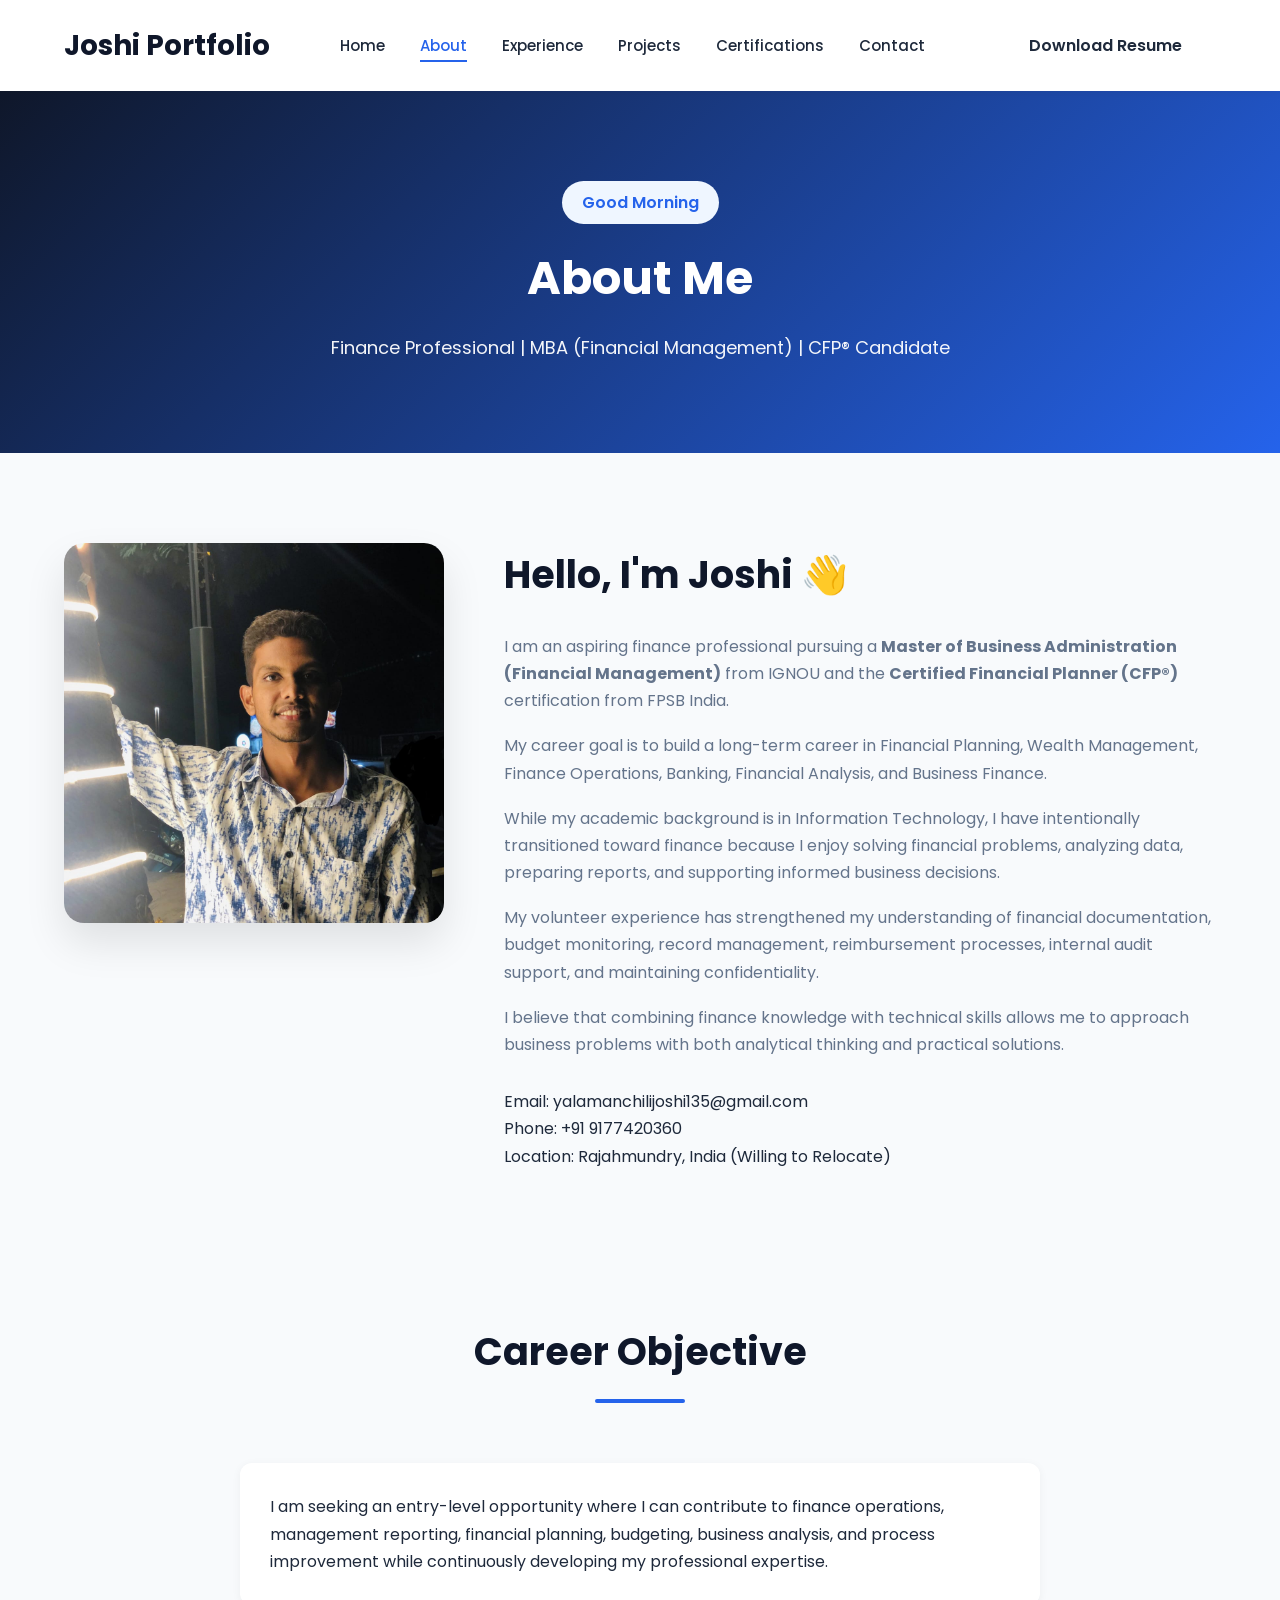
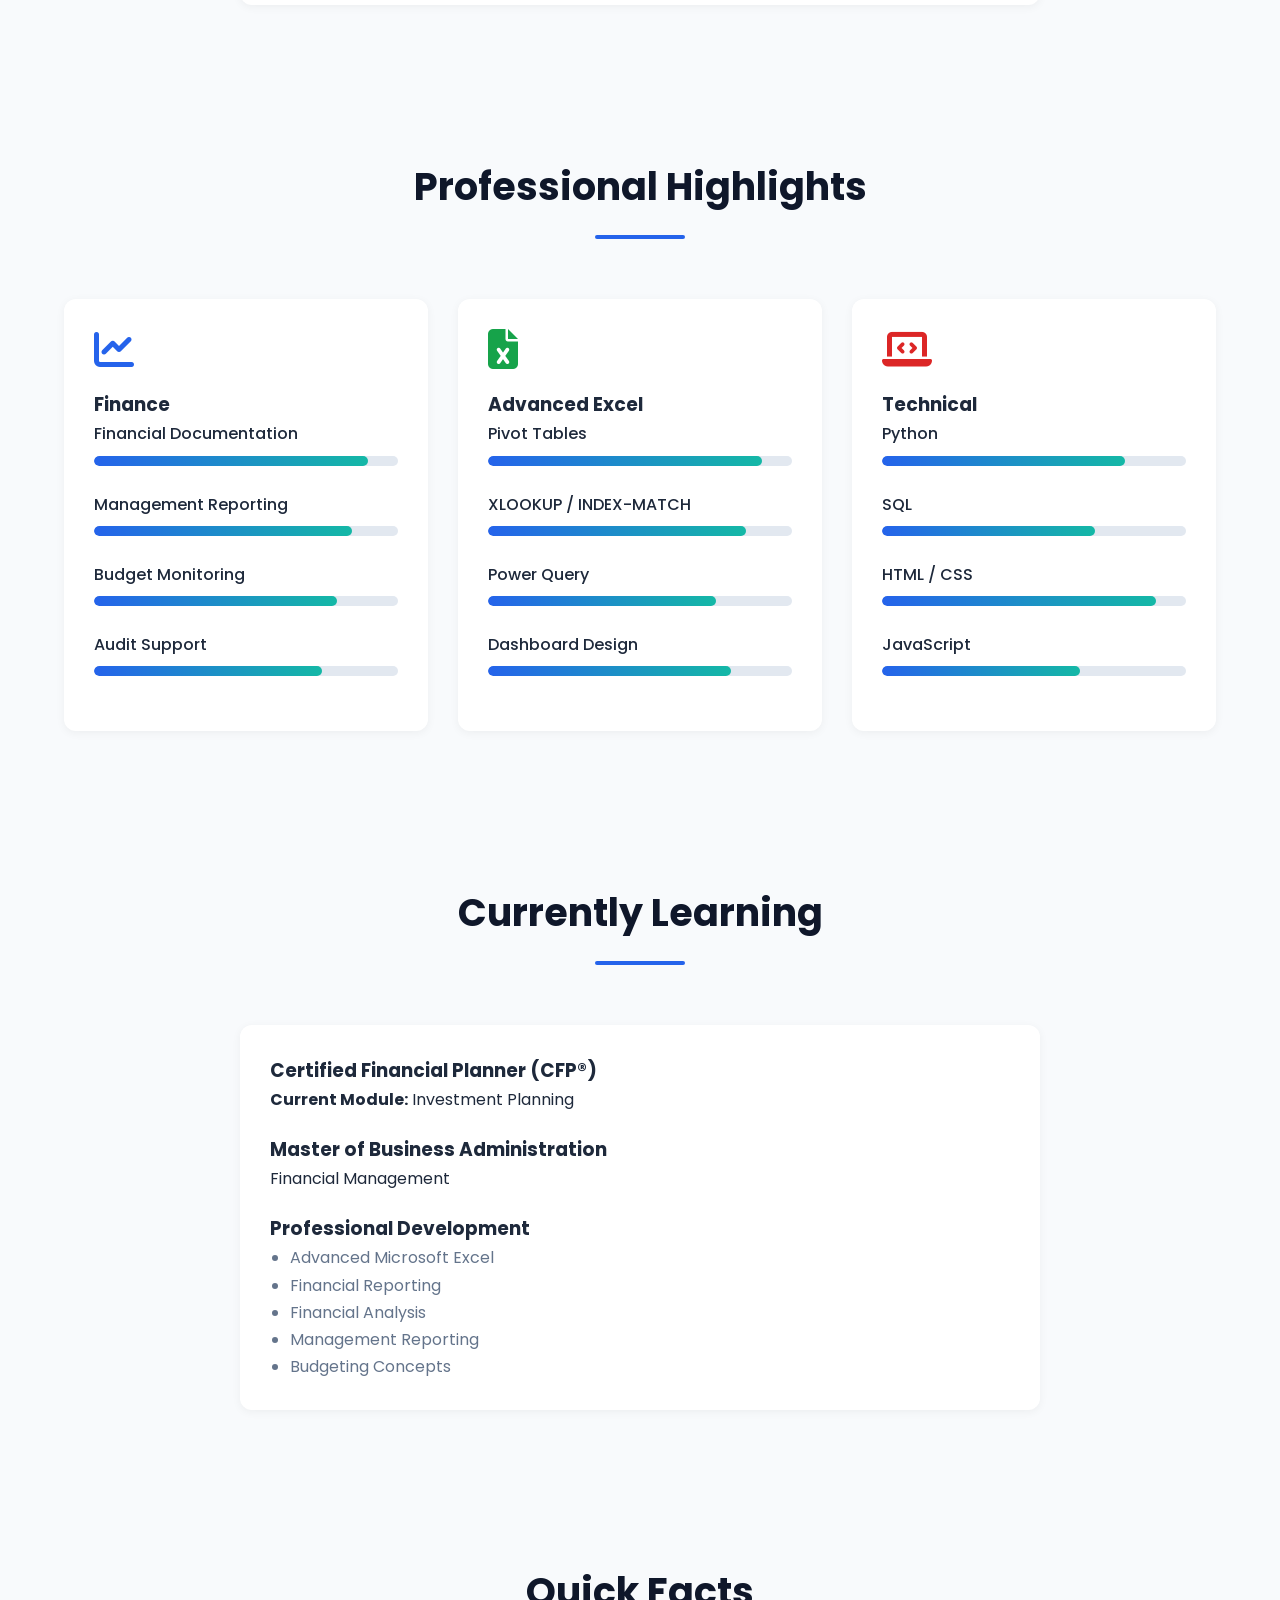
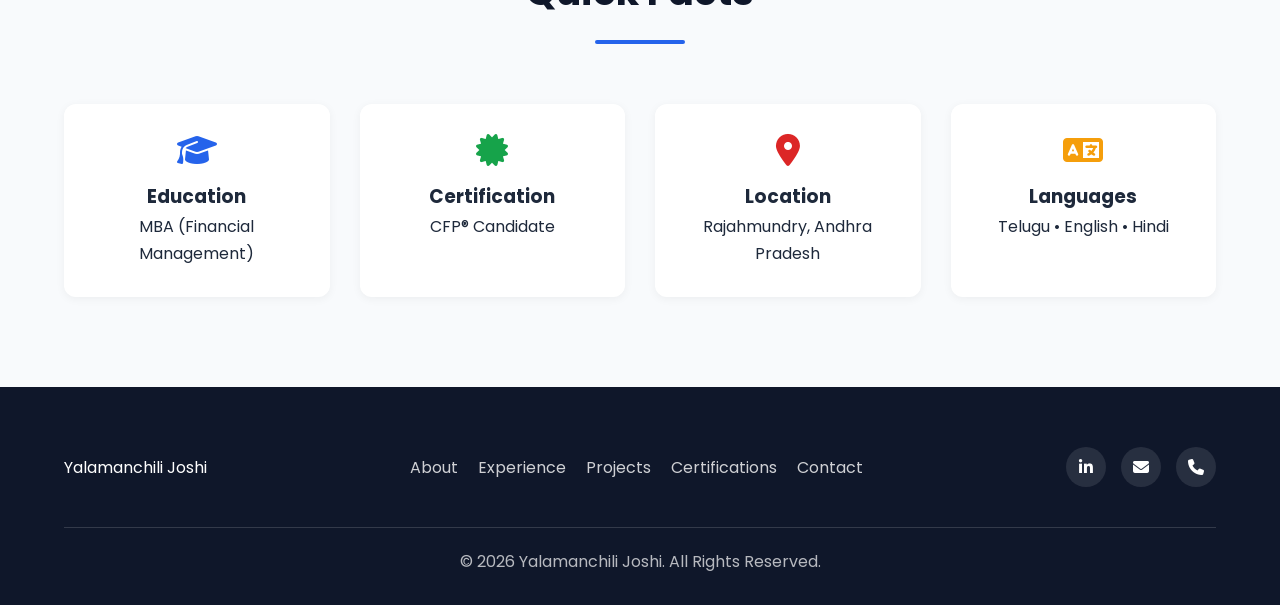
==== about.html @ 655972ea "Add files via upload" ====
<!DOCTYPE html>
<html lang="en">
<head>
    <meta charset="UTF-8">
    <meta name="viewport" content="width=device-width, initial-scale=1.0">
    <title>About | Yalamanchili Joshi</title>

    <!-- Google Fonts -->
    <link rel="preconnect" href="https://fonts.googleapis.com">
    <link rel="preconnect" href="https://fonts.gstatic.com" crossorigin>
    <link href="https://fonts.googleapis.com/css2?family=Poppins:wght@300;400;500;600;700&display=swap" rel="stylesheet">

    <!-- Font Awesome -->
    <link rel="stylesheet" href="https://cdnjs.cloudflare.com/ajax/libs/font-awesome/6.5.2/css/all.min.css">

    <!-- Main Stylesheet -->
    <link rel="stylesheet" href="css/style.css">

    <!-- Extra styles (same as index.html for missing components) -->
    <style>
        .loader {
            position: fixed;
            top: 0; left: 0;
            width: 100%; height: 100%;
            background: #fff;
            display: flex;
            justify-content: center;
            align-items: center;
            z-index: 9999;
            transition: opacity 0.6s;
        }
        .loader::after {
            content: "";
            width: 50px; height: 50px;
            border: 5px solid #E2E8F0;
            border-top-color: #2563EB;
            border-radius: 50%;
            animation: spin 0.8s linear infinite;
        }
        @keyframes spin { to { transform: rotate(360deg); } }

        .scroll-progress {
            position: fixed;
            top: 0; left: 0;
            height: 4px;
            background: linear-gradient(to right, #2563EB, #14B8A6);
            z-index: 10000;
            width: 0%;
            transition: width 0.1s;
        }

        .greeting {
            display: inline-block;
            background: #EFF6FF;
            color: #2563EB;
            padding: 8px 20px;
            border-radius: 50px;
            font-weight: 600;
            margin-bottom: 15px;
        }

        .hamburger {
            display: none;
            flex-direction: column;
            cursor: pointer;
        }
        .hamburger .line {
            width: 25px;
            height: 3px;
            background: #0F172A;
            margin: 4px 0;
            transition: 0.3s;
        }
        .hamburger.active .line:nth-child(1) {
            transform: rotate(-45deg) translate(-5px, 6px);
        }
        .hamburger.active .line:nth-child(2) { opacity: 0; }
        .hamburger.active .line:nth-child(3) {
            transform: rotate(45deg) translate(-5px, -6px);
        }

        .toast {
            position: fixed;
            bottom: 30px;
            left: 50%;
            transform: translateX(-50%);
            background: #1E293B;
            color: #fff;
            padding: 12px 30px;
            border-radius: 50px;
            font-weight: 500;
            opacity: 0;
            visibility: hidden;
            transition: 0.4s;
            z-index: 11000;
        }
        .toast.show {
            opacity: 1;
            visibility: visible;
        }

        @media (max-width: 768px) {
            .hamburger { display: flex; }
            .nav-links {
                position: fixed;
                top: 80px;
                left: -100%;
                width: 100%;
                height: calc(100vh - 80px);
                background: #fff;
                flex-direction: column;
                align-items: center;
                justify-content: center;
                gap: 25px;
                transition: 0.4s;
                z-index: 998;
            }
            .nav-links.active { left: 0; }
        }

        /* Custom about page tweaks */
        .about-grid {
            display: grid;
            grid-template-columns: 380px 1fr;
            gap: 60px;
            align-items: start;
        }
        @media (max-width: 992px) {
            .about-grid { grid-template-columns: 1fr; }
        }
    </style>
</head>
<body>
    <!-- Loader -->
    <div class="loader"></div>

    <!-- Scroll Progress -->
    <div class="scroll-progress"></div>

    <!-- Header -->
    <header class="header">
        <div class="container">
            <a class="logo" href="index.html">Joshi Portfolio</a>
            <nav>
                <ul class="nav-links">
                    <li><a href="index.html">Home</a></li>
                    <li><a href="about.html" class="active-link">About</a></li>
                    <li><a href="experience.html">Experience</a></li>
                    <li><a href="projects.html">Projects</a></li>
                    <li><a href="certifications.html">Certifications</a></li>
                    <li><a href="contact.html">Contact</a></li>
                </ul>
                <div class="hamburger">
                    <div class="line"></div>
                    <div class="line"></div>
                    <div class="line"></div>
                </div>
            </nav>
            <a class="resume-btn btn" href="assets/resume/Resume.pdf" download>Download Resume</a>
        </div>
    </header>

    <!-- Page Banner -->
    <section class="page-banner">
        <div class="container">
            <div class="greeting">Good Morning</div>
            <h1>About Me</h1>
            <p>Finance Professional | MBA (Financial Management) | CFP® Candidate</p>
        </div>
    </section>

    <!-- Main About -->
    <section class="about-section">
        <div class="container">
            <div class="about-grid">
                <div class="about-image">
                    <img src="assets/images/profile.jpeg" alt="Yalamanchili Joshi" style="border-radius:20px; box-shadow:0 20px 40px rgba(0,0,0,0.1);">
                </div>
                <div class="about-content">
                    <h2>Hello, I'm Joshi 👋</h2>
                    <p>I am an aspiring finance professional pursuing a <strong>Master of Business Administration (Financial Management)</strong> from IGNOU and the <strong>Certified Financial Planner (CFP®)</strong> certification from FPSB India.</p>
                    <p>My career goal is to build a long-term career in Financial Planning, Wealth Management, Finance Operations, Banking, Financial Analysis, and Business Finance.</p>
                    <p>While my academic background is in Information Technology, I have intentionally transitioned toward finance because I enjoy solving financial problems, analyzing data, preparing reports, and supporting informed business decisions.</p>
                    <p>My volunteer experience has strengthened my understanding of financial documentation, budget monitoring, record management, reimbursement processes, internal audit support, and maintaining confidentiality.</p>
                    <p>I believe that combining finance knowledge with technical skills allows me to approach business problems with both analytical thinking and practical solutions.</p>

                    <div class="about-details" style="margin-top: 30px;">
                        <div class="detail-item"><span class="detail-label">Email:</span> <span class="detail-value copy-email" title="Click to copy">yalamanchilijoshi135@gmail.com</span></div>
                        <div class="detail-item"><span class="detail-label">Phone:</span> <span class="detail-value copy-phone" title="Click to copy">+91 9177420360</span></div>
                        <div class="detail-item"><span class="detail-label">Location:</span> <span class="detail-value">Rajahmundry, India (Willing to Relocate)</span></div>
                    </div>
                </div>
            </div>
        </div>
    </section>

    <!-- Career Objective -->
    <section class="career-goal" style="background: #F8FAFC; padding: 60px 0;">
        <div class="container">
            <h2 class="section-title">Career Objective</h2>
            <div class="card" style="max-width: 800px; margin: 0 auto;">
                <p>I am seeking an entry-level opportunity where I can contribute to finance operations, management reporting, financial planning, budgeting, business analysis, and process improvement while continuously developing my professional expertise.</p>
            </div>
        </div>
    </section>

    <!-- Professional Highlights (with skill bars) -->
    <section class="highlights">
        <div class="container">
            <h2 class="section-title">Professional Highlights</h2>
            <div class="grid grid-3">
                <!-- Finance -->
                <div class="card">
                    <i class="fas fa-chart-line" style="font-size: 2.5rem; color: #2563EB; margin-bottom: 20px;"></i>
                    <h3>Finance</h3>
                    <div class="skill-item"><span class="skill-name">Financial Documentation</span><div class="skill-bar"><div class="progress-fill" data-width="90"></div></div></div>
                    <div class="skill-item"><span class="skill-name">Management Reporting</span><div class="skill-bar"><div class="progress-fill" data-width="85"></div></div></div>
                    <div class="skill-item"><span class="skill-name">Budget Monitoring</span><div class="skill-bar"><div class="progress-fill" data-width="80"></div></div></div>
                    <div class="skill-item"><span class="skill-name">Audit Support</span><div class="skill-bar"><div class="progress-fill" data-width="75"></div></div></div>
                </div>
                <!-- Advanced Excel -->
                <div class="card">
                    <i class="fas fa-file-excel" style="font-size: 2.5rem; color: #16A34A; margin-bottom: 20px;"></i>
                    <h3>Advanced Excel</h3>
                    <div class="skill-item"><span class="skill-name">Pivot Tables</span><div class="skill-bar"><div class="progress-fill" data-width="90"></div></div></div>
                    <div class="skill-item"><span class="skill-name">XLOOKUP / INDEX-MATCH</span><div class="skill-bar"><div class="progress-fill" data-width="85"></div></div></div>
                    <div class="skill-item"><span class="skill-name">Power Query</span><div class="skill-bar"><div class="progress-fill" data-width="75"></div></div></div>
                    <div class="skill-item"><span class="skill-name">Dashboard Design</span><div class="skill-bar"><div class="progress-fill" data-width="80"></div></div></div>
                </div>
                <!-- Technical -->
                <div class="card">
                    <i class="fas fa-laptop-code" style="font-size: 2.5rem; color: #DC2626; margin-bottom: 20px;"></i>
                    <h3>Technical</h3>
                    <div class="skill-item"><span class="skill-name">Python</span><div class="skill-bar"><div class="progress-fill" data-width="80"></div></div></div>
                    <div class="skill-item"><span class="skill-name">SQL</span><div class="skill-bar"><div class="progress-fill" data-width="70"></div></div></div>
                    <div class="skill-item"><span class="skill-name">HTML / CSS</span><div class="skill-bar"><div class="progress-fill" data-width="90"></div></div></div>
                    <div class="skill-item"><span class="skill-name">JavaScript</span><div class="skill-bar"><div class="progress-fill" data-width="65"></div></div></div>
                </div>
            </div>
        </div>
    </section>

    <!-- Current Learning -->
    <section class="learning" style="background: #F8FAFC; padding: 60px 0;">
        <div class="container">
            <h2 class="section-title">Currently Learning</h2>
            <div class="card" style="max-width: 800px; margin: 0 auto;">
                <h3>Certified Financial Planner (CFP®)</h3>
                <p><strong>Current Module:</strong> Investment Planning</p>
                <h3 style="margin-top: 20px;">Master of Business Administration</h3>
                <p>Financial Management</p>
                <h3 style="margin-top: 20px;">Professional Development</h3>
                <ul style="list-style: disc; margin-left: 20px; color: #64748B;">
                    <li>Advanced Microsoft Excel</li>
                    <li>Financial Reporting</li>
                    <li>Financial Analysis</li>
                    <li>Management Reporting</li>
                    <li>Budgeting Concepts</li>
                </ul>
            </div>
        </div>
    </section>

    <!-- Quick Facts -->
    <section class="quick-facts">
        <div class="container">
            <h2 class="section-title">Quick Facts</h2>
            <div class="grid grid-4">
                <div class="card text-center">
                    <i class="fas fa-graduation-cap" style="font-size: 2rem; color: #2563EB; margin-bottom: 15px;"></i>
                    <h3>Education</h3>
                    <p>MBA (Financial Management)</p>
                </div>
                <div class="card text-center">
                    <i class="fas fa-certificate" style="font-size: 2rem; color: #16A34A; margin-bottom: 15px;"></i>
                    <h3>Certification</h3>
                    <p>CFP® Candidate</p>
                </div>
                <div class="card text-center">
                    <i class="fas fa-map-marker-alt" style="font-size: 2rem; color: #DC2626; margin-bottom: 15px;"></i>
                    <h3>Location</h3>
                    <p>Rajahmundry, Andhra Pradesh</p>
                </div>
                <div class="card text-center">
                    <i class="fas fa-language" style="font-size: 2rem; color: #F59E0B; margin-bottom: 15px;"></i>
                    <h3>Languages</h3>
                    <p>Telugu • English • Hindi</p>
                </div>
            </div>
        </div>
    </section>

    <!-- Footer -->
    <footer class="footer">
        <div class="container">
            <div class="footer-content" style="display: flex; justify-content: space-between; align-items: center; flex-wrap: wrap; gap: 20px;">
                <div class="footer-logo"><span>Yalamanchili Joshi</span></div>
                <div class="footer-links">
                    <a href="about.html">About</a>
                    <a href="experience.html">Experience</a>
                    <a href="projects.html">Projects</a>
                    <a href="certifications.html">Certifications</a>
                    <a href="contact.html">Contact</a>
                </div>
                <div class="social-links">
                    <a href="https://www.linkedin.com/in/joshi-yalamanchili-052122237" target="_blank"><i class="fab fa-linkedin-in"></i></a>
                    <a href="mailto:yalamanchilijoshi135@gmail.com"><i class="fas fa-envelope"></i></a>
                    <a href="tel:+919177420360"><i class="fas fa-phone"></i></a>
                </div>
            </div>
            <div class="copyright">
                <p>&copy; <span id="year"></span> Yalamanchili Joshi. All Rights Reserved.</p>
            </div>
        </div>
    </footer>

    <!-- Toast notification -->
    <div class="toast"></div>

    <!-- Scripts -->
    <script src="js/script.js"></script>
</body>
</html>
---- css/style.css ----
/* ===================================================
   Yalamanchili Joshi Finance Portfolio
   Complete Stylesheet (Final)
=================================================== */

/* Google Font (single load) */
@import url('https://fonts.googleapis.com/css2?family=Poppins:wght@300;400;500;600;700;800&display=swap');

/* ===============================
   CSS VARIABLES
================================ */
:root {
    --primary: #0F172A;
    --secondary: #2563EB;
    --accent: #14B8A6;
    --white: #ffffff;
    --light: #F8FAFC;
    --gray: #64748B;
    --dark: #1E293B;
    --border: #E2E8F0;
    --success: #16A34A;
    --warning: #F59E0B;
    --danger: #DC2626;
    --shadow-sm: 0 2px 10px rgba(0,0,0,.05);
    --shadow-md: 0 10px 30px rgba(0,0,0,.08);
    --shadow-lg: 0 20px 40px rgba(0,0,0,.12);
    --radius: 12px;
    --transition: .35s ease;
}

/* ===============================
   RESET
================================ */
* {
    margin: 0;
    padding: 0;
    box-sizing: border-box;
}
html {
    scroll-behavior: smooth;
}
body {
    font-family: 'Poppins', sans-serif;
    background: var(--light);
    color: var(--dark);
    line-height: 1.7;
    overflow-x: hidden;
}

/* ===============================
   CONTAINER
================================ */
.container {
    width: 90%;
    max-width: 1200px;
    margin: auto;
}

/* ===============================
   IMAGES
================================ */
img {
    width: 100%;
    display: block;
}

/* ===============================
   LINKS
================================ */
a {
    text-decoration: none;
    color: inherit;
    transition: var(--transition);
}

/* ===============================
   LIST
================================ */
ul {
    list-style: none;
}

/* ===============================
   SECTIONS
================================ */
section {
    padding: 90px 0;
}
.section-title {
    font-size: 38px;
    font-weight: 700;
    text-align: center;
    margin-bottom: 60px;
    color: var(--primary);
    position: relative;
}
.section-title::after {
    content: "";
    width: 90px;
    height: 4px;
    background: var(--secondary);
    display: block;
    margin: 15px auto;
    border-radius: 50px;
}

/* ===============================
   HEADER
================================ */
.header {
    position: sticky;
    top: 0;
    background: #fff;
    box-shadow: var(--shadow-sm);
    z-index: 999;
}
.header .container {
    display: flex;
    justify-content: space-between;
    align-items: center;
    padding: 18px 0;
}
.logo {
    font-size: 28px;
    font-weight: 700;
    color: var(--primary);
}
.logo span {
    color: var(--secondary);
}

/* ===============================
   NAVIGATION
================================ */
.nav-links {
    display: flex;
    align-items: center;
    gap: 35px;
}
.nav-links a {
    font-size: 15px;
    font-weight: 500;
    position: relative;
}
.nav-links a::after {
    content: "";
    position: absolute;
    left: 0;
    bottom: -6px;
    width: 0;
    height: 2px;
    background: var(--secondary);
    transition: var(--transition);
}
.nav-links a:hover {
    color: var(--secondary);
}
.nav-links a:hover::after {
    width: 100%;
}

/* ===============================
   BUTTONS
================================ */
.btn {
    display: inline-block;
    padding: 14px 34px;
    border-radius: 50px;
    font-weight: 600;
    transition: var(--transition);
    cursor: pointer;
}
.btn-primary {
    background: var(--secondary);
    color: #fff;
}
.btn-primary:hover {
    transform: translateY(-3px);
    box-shadow: var(--shadow-md);
}
.btn-secondary {
    border: 2px solid var(--secondary);
    color: var(--secondary);
    background: #fff;
}
.btn-secondary:hover {
    background: var(--secondary);
    color: #fff;
}

/* ===============================
   HERO
================================ */
.hero {
    padding: 130px 0 100px;
    background: linear-gradient(135deg, #EFF6FF, #F8FAFC);
}
.hero-grid {
    display: grid;
    grid-template-columns: 1fr 400px;
    align-items: center;
    gap: 70px;
}
.hero h1 {
    font-size: 58px;
    font-weight: 700;
    color: var(--primary);
    margin-bottom: 15px;
}
.hero h2 {
    font-size: 24px;
    font-weight: 500;
    color: var(--gray);
    margin-bottom: 20px;
}
.hero p {
    font-size: 17px;
    color: var(--gray);
    margin-bottom: 35px;
}
.hero-buttons {
    display: flex;
    gap: 18px;
    flex-wrap: wrap;
}
.hero-image img {
    border-radius: 20px;
    box-shadow: var(--shadow-lg);
}

/* ===============================
   PAGE BANNER
================================ */
.page-banner {
    background: linear-gradient(135deg, #0F172A, #2563EB);
    color: #fff;
    padding: 90px 0;
    text-align: center;
}
.page-banner h1 {
    font-size: 46px;
    margin-bottom: 15px;
}
.page-banner p {
    font-size: 18px;
    opacity: .95;
}

/* ===============================
   CARDS
================================ */
.card {
    background: #fff;
    padding: 30px;
    border-radius: var(--radius);
    box-shadow: var(--shadow-sm);
    transition: var(--transition);
}
.card:hover {
    transform: translateY(-6px);
    box-shadow: var(--shadow-md);
}

/* ===============================
   GRID SYSTEM
================================ */
.grid {
    display: grid;
    gap: 30px;
}
.grid-2 {
    grid-template-columns: repeat(auto-fit, minmax(420px, 1fr));
}
.grid-3 {
    grid-template-columns: repeat(auto-fit, minmax(300px, 1fr));
}
.grid-4 {
    grid-template-columns: repeat(auto-fit, minmax(220px, 1fr));
}

/* ===============================
   ABOUT
================================ */
.about-grid {
    display: grid;
    grid-template-columns: 380px 1fr;
    gap: 60px;
    align-items: start;
}
.about-image img {
    border-radius: 20px;
    box-shadow: var(--shadow-lg);
}
.about-content h2 {
    font-size: 38px;
    margin-bottom: 25px;
    color: var(--primary);
}
.about-content p {
    margin-bottom: 18px;
    color: var(--gray);
}

/* ===============================
   STATS (Counters)
================================ */
.stats {
    display: grid;
    grid-template-columns: repeat(auto-fit, minmax(220px, 1fr));
    gap: 25px;
    margin-top: 40px;
}
.stat-card {
    background: #fff;
    border-radius: 15px;
    text-align: center;
    padding: 35px;
    box-shadow: var(--shadow-sm);
    transition: var(--transition);
}
.stat-card:hover {
    transform: translateY(-8px);
    box-shadow: var(--shadow-md);
}
.stat-card h2 {
    color: var(--secondary);
    font-size: 42px;
    margin-bottom: 10px;
}
.stat-card p {
    color: var(--gray);
}

/* ===============================
   EXPERIENCE CARDS (alternate)
================================ */
.experience-card {
    background: #fff;
    border-radius: 16px;
    padding: 35px;
    margin-bottom: 35px;
    box-shadow: var(--shadow-sm);
    transition: var(--transition);
    border-left: 5px solid var(--secondary);
}
.experience-card:hover {
    transform: translateY(-6px);
    box-shadow: var(--shadow-md);
}
.experience-card h3 {
    font-size: 28px;
    color: var(--primary);
}
.company {
    color: var(--secondary);
    font-weight: 600;
    margin: 8px 0;
}
.duration {
    color: var(--gray);
    margin-bottom: 25px;
}
.experience-card ul {
    margin-left: 20px;
    list-style: disc;
}
.experience-card li {
    margin-bottom: 12px;
    color: var(--gray);
}

/* ===============================
   CERTIFICATION CARDS
================================ */
.cert-card {
    background: #fff;
    border-radius: 16px;
    padding: 30px;
    box-shadow: var(--shadow-sm);
    transition: var(--transition);
    border-top: 5px solid var(--success);
}
.cert-card:hover {
    transform: translateY(-8px);
}
.cert-card h3 {
    color: var(--primary);
    margin-bottom: 15px;
}
.badge {
    display: inline-block;
    padding: 8px 18px;
    border-radius: 40px;
    font-size: 14px;
    font-weight: 600;
    margin-top: 15px;
}
.completed {
    background: #DCFCE7;
    color: #15803D;
}
.progress {
    background: #FEF3C7;
    color: #B45309;
}

/* ===============================
   SKILL TAGS
================================ */
.tags {
    display: flex;
    flex-wrap: wrap;
    gap: 12px;
}
.tag {
    background: #EFF6FF;
    color: var(--secondary);
    padding: 10px 18px;
    border-radius: 50px;
    font-size: 14px;
    transition: var(--transition);
}
.tag:hover {
    background: var(--secondary);
    color: #fff;
}

/* ===============================
   PROJECT CARDS
================================ */
.projects-grid {
    display: grid;
    grid-template-columns: repeat(auto-fit, minmax(350px, 1fr));
    gap: 35px;
}
.project-card {
    background: #fff;
    border-radius: 18px;
    overflow: hidden;
    box-shadow: var(--shadow-sm);
    transition: var(--transition);
}
.project-card:hover {
    transform: translateY(-8px);
    box-shadow: var(--shadow-lg);
}
.project-image {
    height: 220px;
    overflow: hidden;
}
.project-image img {
    height: 100%;
    object-fit: cover;
    transition: .5s;
}
.project-card:hover img {
    transform: scale(1.05);
}
.project-content {
    padding: 25px;
}
.project-content h3 {
    margin-bottom: 15px;
    color: var(--primary);
}
.project-content p {
    color: var(--gray);
    margin-bottom: 20px;
}
.tech-stack {
    display: flex;
    flex-wrap: wrap;
    gap: 10px;
    margin-bottom: 20px;
}
.tech {
    background: #F1F5F9;
    color: var(--gray);
    padding: 6px 14px;
    border-radius: 50px;
    font-size: 13px;
}

/* ===============================
   CONTACT
================================ */
.contact-grid {
    display: grid;
    grid-template-columns: 380px 1fr;
    gap: 50px;
}
.contact-info {
    background: #fff;
    padding: 35px;
    border-radius: 15px;
    box-shadow: var(--shadow-sm);
}
.contact-item {
    display: flex;
    align-items: center;
    gap: 20px;
    margin-bottom: 30px;
}
.contact-item i {
    width: 55px;
    height: 55px;
    background: var(--secondary);
    color: #fff;
    display: flex;
    align-items: center;
    justify-content: center;
    border-radius: 50%;
    font-size: 22px;
}
.contact-form {
    background: #fff;
    padding: 35px;
    border-radius: 15px;
    box-shadow: var(--shadow-sm);
}

/* ===============================
   FORM
================================ */
input,
textarea {
    width: 100%;
    padding: 16px;
    margin-bottom: 20px;
    border: 1px solid var(--border);
    border-radius: 10px;
    font-size: 15px;
    font-family: 'Poppins', sans-serif;
    transition: var(--transition);
}
input:focus,
textarea:focus {
    outline: none;
    border-color: var(--secondary);
    box-shadow: 0 0 0 4px rgba(37,99,235,.15);
}
textarea {
    resize: none;
}

/* ===============================
   FOOTER
================================ */
.footer {
    background: var(--primary);
    color: #fff;
    padding: 60px 0 30px;
}
.footer-content {
    display: flex;
    justify-content: space-between;
    align-items: center;
    flex-wrap: wrap;
    gap: 20px;
}
.footer-links {
    display: flex;
    gap: 20px;
    flex-wrap: wrap;
}
.footer-links a {
    color: rgba(255,255,255,0.8);
    transition: var(--transition);
}
.footer-links a:hover {
    color: #fff;
}
.social-links {
    display: flex;
    gap: 15px;
}
.social-links a {
    width: 40px;
    height: 40px;
    background: rgba(255,255,255,0.1);
    color: #fff;
    border-radius: 50%;
    display: flex;
    align-items: center;
    justify-content: center;
    transition: var(--transition);
}
.social-links a:hover {
    background: var(--secondary);
    transform: translateY(-5px);
}
.copyright {
    text-align: center;
    margin-top: 40px;
    border-top: 1px solid rgba(255,255,255,.15);
    padding-top: 20px;
    color: rgba(255,255,255,0.7);
}

/* ===================================================
   TIMELINE (Refined – dates above dots, no touching)
=================================================== */
.timeline {
    position: relative;
    max-width: 900px;
    margin: 60px auto;
    padding: 0;
}

.timeline::before {
    content: '';
    position: absolute;
    width: 3px;
    background-color: var(--secondary);
    top: 0;
    bottom: 0;
    left: 50%;
    margin-left: -1.5px;
    border-radius: 3px;
}

.timeline-item {
    position: relative;
    width: 50%;
    padding: 20px 40px;
    box-sizing: border-box;
}

.timeline-item:nth-child(odd) {
    left: 0;
    clear: both;
}

.timeline-item:nth-child(even) {
    left: 50%;
    clear: both;
}

/* Date badge – positioned above the dot */
.timeline-date {
    position: absolute;
    top: 5px;                    /* sits above the dot */
    padding: 8px 18px;
    background-color: var(--secondary);
    color: #fff;
    border-radius: 20px;
    font-weight: 600;
    font-size: 0.9rem;
    white-space: nowrap;
    box-shadow: var(--shadow-sm);
    z-index: 3;
}

/* Right side date for left items (odd) */
.timeline-item:nth-child(odd) .timeline-date {
    right: -140px;               /* increased offset */
    text-align: right;
}

/* Left side date for right items (even) */
.timeline-item:nth-child(even) .timeline-date {
    left: -140px;                /* increased offset */
}

/* Timeline dot – moved down */
.timeline-item::before {
    content: '';
    position: absolute;
    top: 45px;                   /* lower dot, no touch with date */
    width: 16px;
    height: 16px;
    background: var(--secondary);
    border: 3px solid #fff;
    border-radius: 50%;
    box-shadow: var(--shadow-sm);
    z-index: 2;
}

.timeline-item:nth-child(odd)::before {
    right: -8px;
}

.timeline-item:nth-child(even)::before {
    left: -8px;
}

.timeline-content {
    background: #fff;
    padding: 25px 30px;
    border-radius: 12px;
    box-shadow: var(--shadow-sm);
    transition: var(--transition);
    position: relative;
    z-index: 1;
}

.timeline-content:hover {
    transform: translateY(-5px);
    box-shadow: var(--shadow-md);
}

.timeline-content h3 {
    font-size: 1.3rem;
    color: var(--primary);
    margin-bottom: 5px;
}

.timeline-content h4 {
    font-size: 0.95rem;
    color: var(--secondary);
    margin-bottom: 15px;
    font-weight: 500;
}

.timeline-content ul {
    padding-left: 20px;
    list-style-type: disc;
}

.timeline-content li {
    margin-bottom: 8px;
    color: var(--gray);
    font-size: 0.95rem;
}

/* ===================================================
   RESPONSIVE TIMELINE (mobile stays clean)
=================================================== */
@media (max-width: 992px) {
    .timeline::before {
        left: 30px;
    }
    .timeline-item {
        width: 100%;
        left: 0 !important;
        padding-left: 80px;
        padding-right: 20px;
    }
    .timeline-item::before {
        left: 22px !important;
        right: auto !important;
        top: 45px;                /* consistent */
    }
    .timeline-date {
        position: static;
        display: inline-block;
        margin-bottom: 10px;
        white-space: normal;
    }
    .timeline-item:nth-child(odd) .timeline-date,
    .timeline-item:nth-child(even) .timeline-date {
        left: auto;
        right: auto;
    }
}

/* ===============================
   ADDITIONAL COMPONENTS
================================ */
/* Loader */
.loader {
    position: fixed;
    top: 0; left: 0;
    width: 100%; height: 100%;
    background: #fff;
    display: flex;
    justify-content: center;
    align-items: center;
    z-index: 9999;
    transition: opacity 0.6s;
}
.loader::after {
    content: "";
    width: 50px; height: 50px;
    border: 5px solid var(--border);
    border-top-color: var(--secondary);
    border-radius: 50%;
    animation: spin 0.8s linear infinite;
}
@keyframes spin { to { transform: rotate(360deg); } }

/* Scroll Progress */
.scroll-progress {
    position: fixed;
    top: 0; left: 0;
    height: 4px;
    background: linear-gradient(to right, var(--secondary), var(--accent));
    z-index: 10000;
    width: 0%;
    transition: width 0.1s;
}

/* Greeting Tag */
.greeting {
    display: inline-block;
    background: #EFF6FF;
    color: var(--secondary);
    padding: 8px 20px;
    border-radius: 50px;
    font-weight: 600;
    margin-bottom: 15px;
}

/* Hamburger */
.hamburger {
    display: none;
    flex-direction: column;
    cursor: pointer;
}
.hamburger .line {
    width: 25px;
    height: 3px;
    background: var(--primary);
    margin: 4px 0;
    transition: 0.3s;
}
.hamburger.active .line:nth-child(1) {
    transform: rotate(-45deg) translate(-5px, 6px);
}
.hamburger.active .line:nth-child(2) { opacity: 0; }
.hamburger.active .line:nth-child(3) {
    transform: rotate(45deg) translate(-5px, -6px);
}

/* Toast */
.toast {
    position: fixed;
    bottom: 30px;
    left: 50%;
    transform: translateX(-50%);
    background: var(--dark);
    color: #fff;
    padding: 12px 30px;
    border-radius: 50px;
    font-weight: 500;
    opacity: 0;
    visibility: hidden;
    transition: 0.4s;
    z-index: 11000;
}
.toast.show {
    opacity: 1;
    visibility: visible;
}

/* Hero image border offset */
.image-border {
    position: absolute;
    width: 100%;
    height: 100%;
    border: 5px solid var(--secondary);
    border-radius: 20px;
    top: 20px;
    left: 20px;
    z-index: 0;
}
.hero-image img {
    position: relative;
    z-index: 1;
    border-radius: 20px;
}

/* Progress Bars (Skills) */
.skill-item {
    margin-bottom: 25px;
}
.skill-name {
    display: block;
    margin-bottom: 8px;
    font-weight: 500;
}
.skill-bar {
    height: 10px;
    background: var(--border);
    border-radius: 20px;
    overflow: hidden;
}
.progress-fill {
    height: 100%;
    width: 0%;
    background: linear-gradient(90deg, var(--secondary), var(--accent));
    border-radius: 20px;
    transition: width 1.2s ease;
}

/* Filter Buttons */
.filter-btn {
    margin: 5px;
    padding: 10px 25px;
    border-radius: 50px;
    border: 2px solid var(--secondary);
    background: transparent;
    color: var(--secondary);
    font-weight: 600;
    cursor: pointer;
    transition: var(--transition);
}
.filter-btn.active,
.filter-btn:hover {
    background: var(--secondary);
    color: #fff;
}

/* ===============================
   UTILITIES
================================ */
.text-center { text-align: center; }
.mt-1 { margin-top: 10px; }
.mt-2 { margin-top: 20px; }
.mt-3 { margin-top: 40px; }
.mb-1 { margin-bottom: 10px; }
.mb-2 { margin-bottom: 20px; }
.mb-3 { margin-bottom: 40px; }
.p-1 { padding: 10px; }
.p-2 { padding: 20px; }
.p-3 { padding: 40px; }

/* ===============================
   ANIMATIONS
================================ */
.fade-up { animation: fadeUp .8s ease forwards; }
.fade-left { animation: fadeLeft .8s ease forwards; }
.fade-right { animation: fadeRight .8s ease forwards; }
.zoom { animation: zoom .7s ease; }
@keyframes fadeUp {
    from { opacity: 0; transform: translateY(40px); }
    to { opacity: 1; transform: translateY(0); }
}
@keyframes fadeLeft {
    from { opacity: 0; transform: translateX(-40px); }
    to { opacity: 1; transform: translateX(0); }
}
@keyframes fadeRight {
    from { opacity: 0; transform: translateX(40px); }
    to { opacity: 1; transform: translateX(0); }
}
@keyframes zoom {
    from { opacity: 0; transform: scale(.9); }
    to { opacity: 1; transform: scale(1); }
}

/* ===============================
   STICKY HEADER
================================ */
.header.sticky {
    background: #fff;
    box-shadow: 0 8px 20px rgba(0,0,0,.08);
}

/* Active Nav */
.active-link {
    color: var(--secondary) !important;
    font-weight: 600;
}
.active-link::after {
    width: 100% !important;
}

/* ===============================
   RESPONSIVE GLOBAL
================================ */
@media (max-width: 992px) {
    .hero-grid,
    .about-grid,
    .contact-grid {
        grid-template-columns: 1fr;
        text-align: center;
    }
    .hero-buttons {
        justify-content: center;
    }
}

@media (max-width: 768px) {
    .section-title {
        font-size: 32px;
    }
    .hero h1 {
        font-size: 42px;
    }
    .hero h2 {
        font-size: 22px;
    }
    .nav-links {
        display: none;
        position: fixed;
        top: 80px;
        left: 0;
        width: 100%;
        height: calc(100vh - 80px);
        background: #fff;
        flex-direction: column;
        align-items: center;
        justify-content: center;
        gap: 25px;
        transition: 0.4s;
        z-index: 998;
    }
    .nav-links.active {
        display: flex;
    }
    .hamburger {
        display: flex;
    }
    .stats {
        grid-template-columns: 1fr 1fr;
    }
    .projects-grid,
    .grid-2,
    .grid-3,
    .grid-4 {
        grid-template-columns: 1fr;
    }
}

@media (max-width: 576px) {
    .container {
        width: 94%;
    }
    .hero {
        padding: 90px 0;
    }
    .hero h1 {
        font-size: 34px;
    }
    .page-banner h1 {
        font-size: 34px;
    }
    .btn {
        width: 100%;
        text-align: center;
    }
    .stats {
        grid-template-columns: 1fr;
    }
    .contact-item {
        flex-direction: column;
        text-align: center;
    }
}

/* ===============================
   SCROLLBAR
================================ */
::-webkit-scrollbar {
    width: 10px;
}
::-webkit-scrollbar-track {
    background: #F1F5F9;
}
::-webkit-scrollbar-thumb {
    background: var(--secondary);
    border-radius: 20px;
}
::-webkit-scrollbar-thumb:hover {
    background: var(--primary);
}
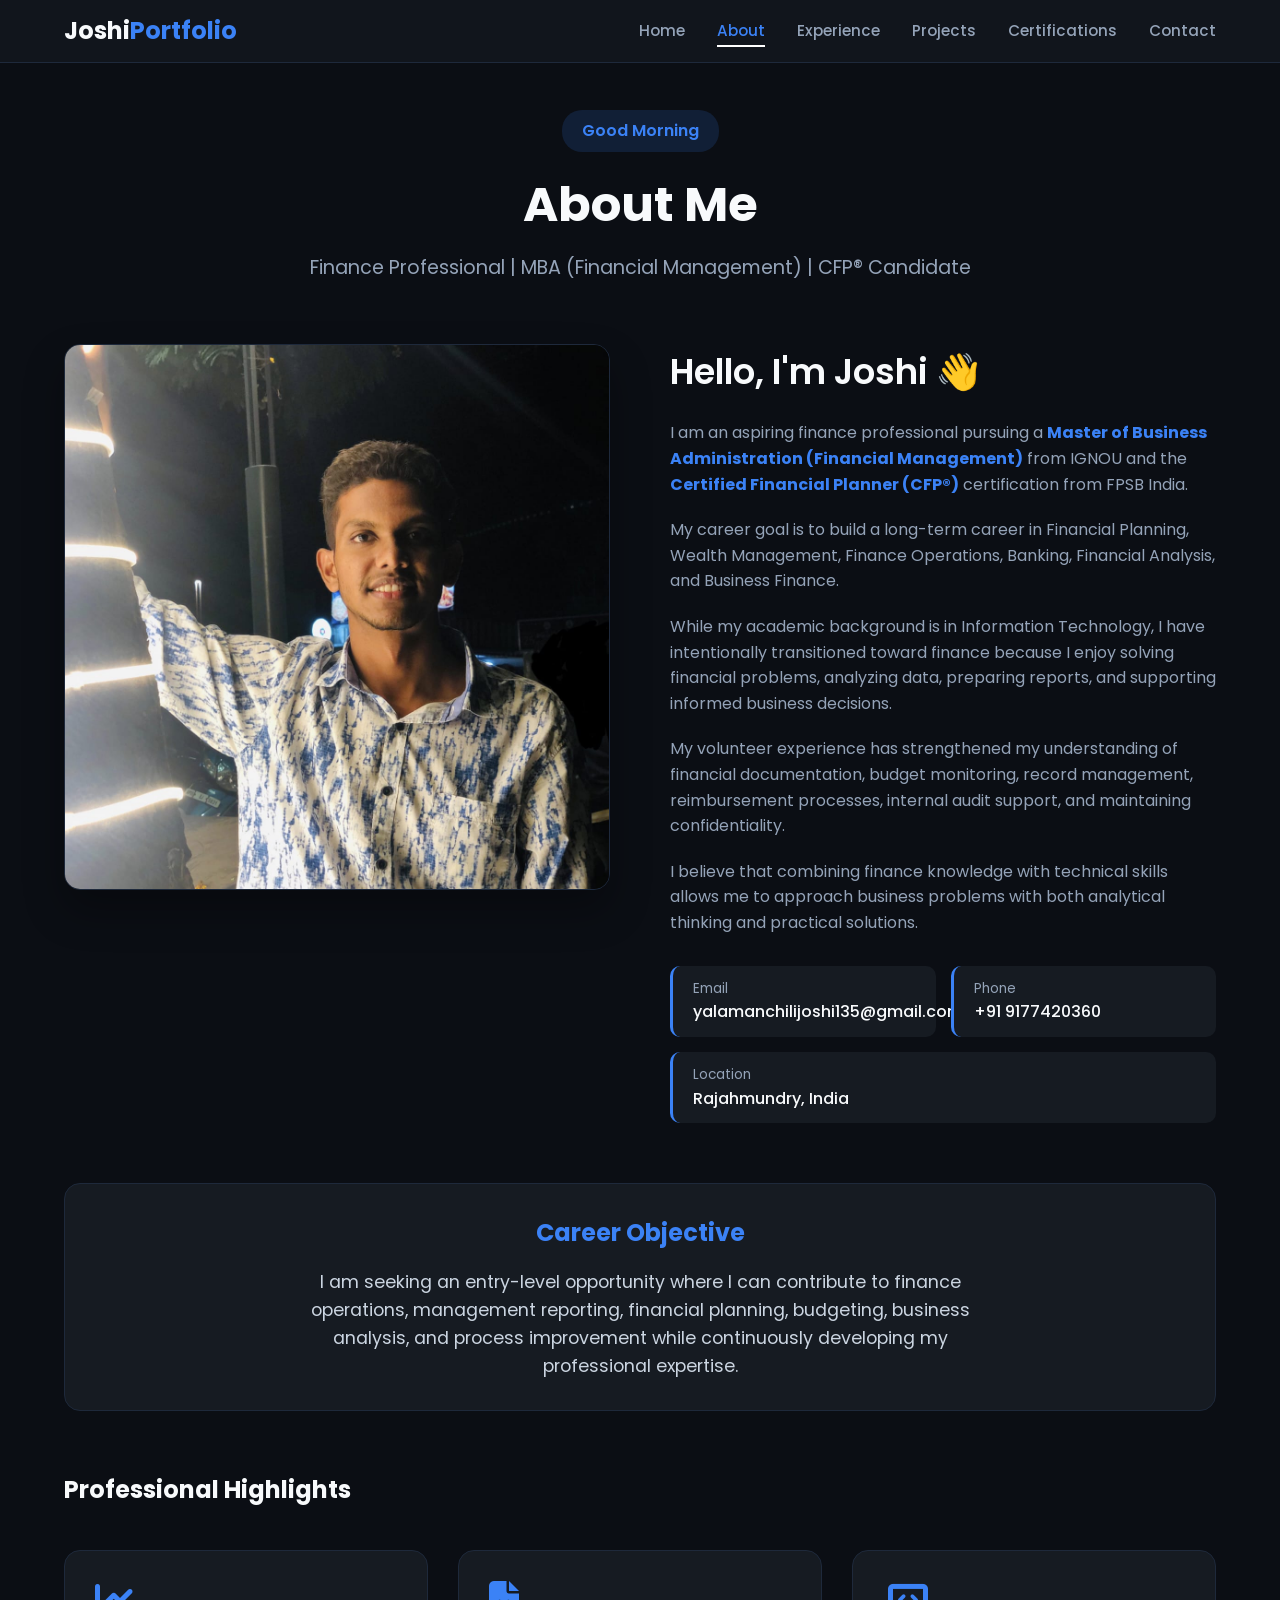
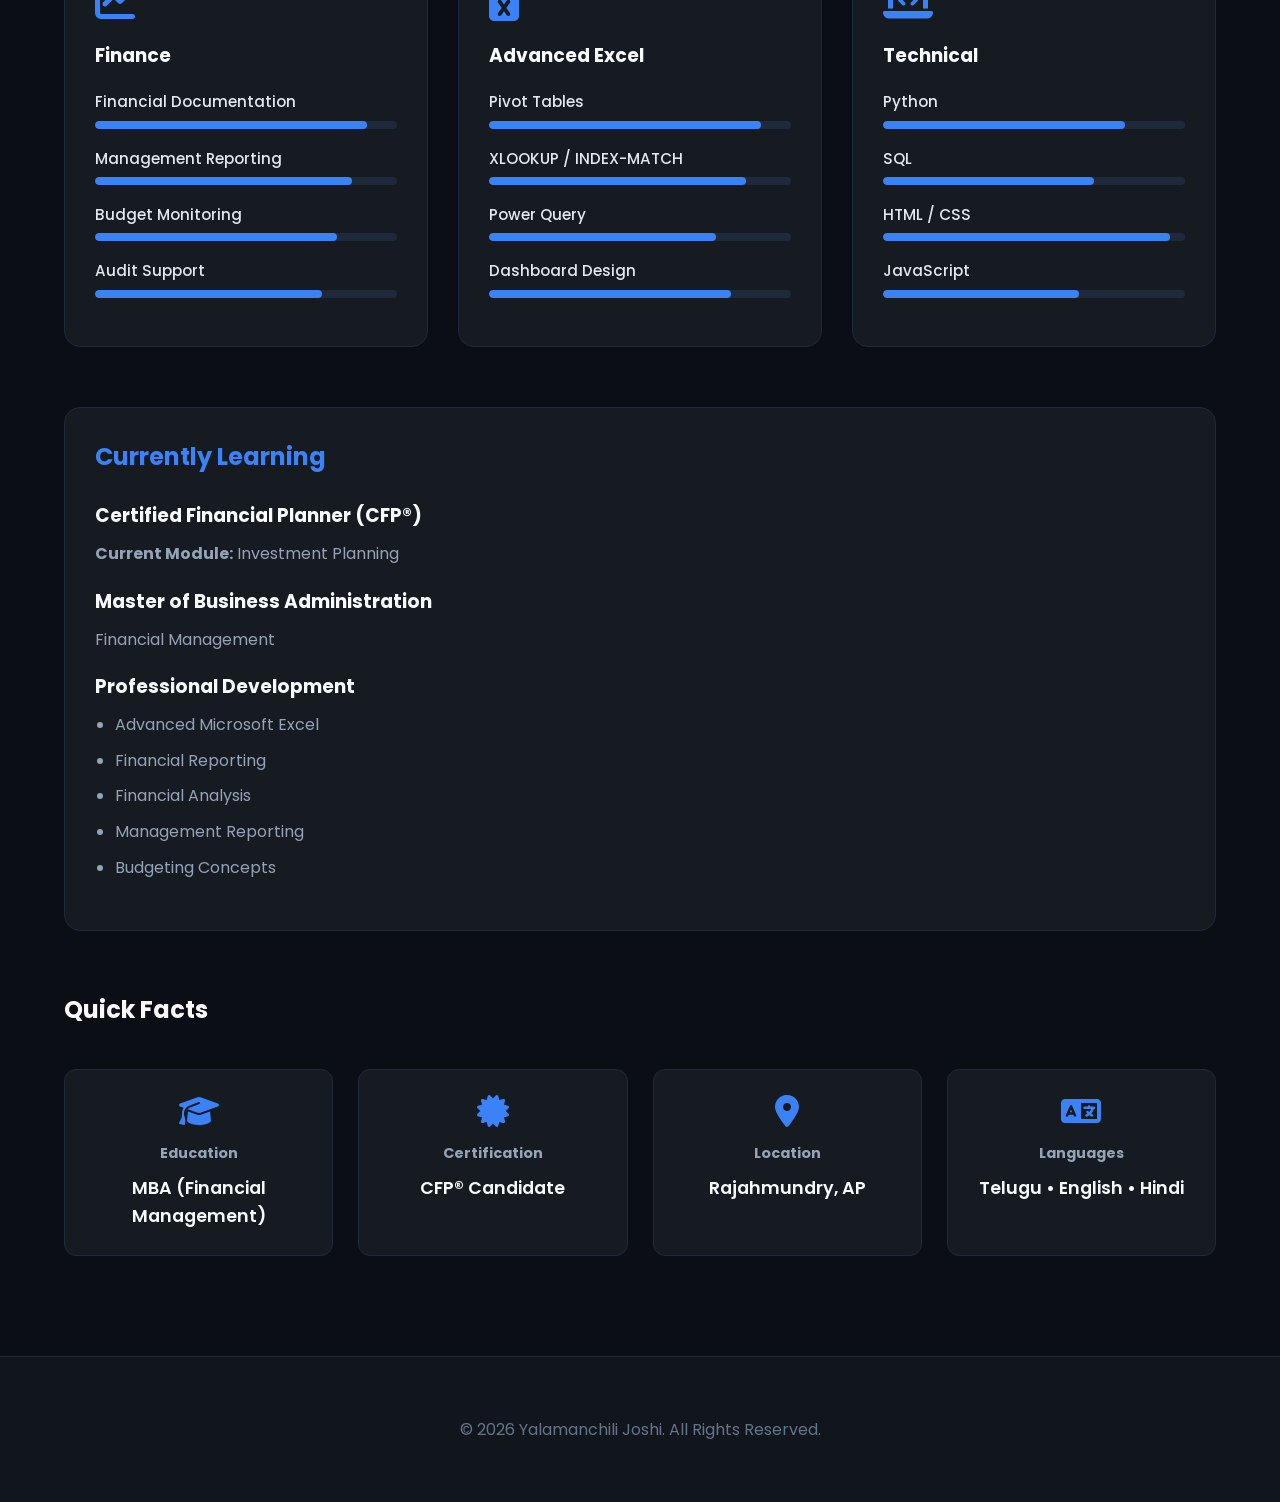
==== commit cd4a265d: "Update about.html" ====
--- a/about.html
+++ b/about.html
@@ -4,320 +4,450 @@
     <meta charset="UTF-8">
     <meta name="viewport" content="width=device-width, initial-scale=1.0">
     <title>About | Yalamanchili Joshi</title>
-
-    <!-- Google Fonts -->
     <link rel="preconnect" href="https://fonts.googleapis.com">
     <link rel="preconnect" href="https://fonts.gstatic.com" crossorigin>
     <link href="https://fonts.googleapis.com/css2?family=Poppins:wght@300;400;500;600;700&display=swap" rel="stylesheet">
-
-    <!-- Font Awesome -->
     <link rel="stylesheet" href="https://cdnjs.cloudflare.com/ajax/libs/font-awesome/6.5.2/css/all.min.css">
-
-    <!-- Main Stylesheet -->
-    <link rel="stylesheet" href="css/style.css">
-
-    <!-- Extra styles (same as index.html for missing components) -->
     <style>
-        .loader {
+        * { margin:0; padding:0; box-sizing:border-box; }
+        body {
+            font-family: 'Poppins', sans-serif;
+            background: #0B0E14;
+            color: #E2E8F0;
+            line-height: 1.6;
+            padding-top: 70px;
+        }
+
+        /* FIXED HEADER (identical to other pages) */
+        header {
             position: fixed;
-            top: 0; left: 0;
-            width: 100%; height: 100%;
-            background: #fff;
+            top: 0; left: 0; width: 100%;
+            background: #11151C;
+            border-bottom: 1px solid #1E293B;
+            z-index: 1000;
+            padding: 12px 0;
+        }
+        .header-inner {
+            width: 90%;
+            max-width: 1200px;
+            margin: auto;
             display: flex;
-            justify-content: center;
+            justify-content: space-between;
             align-items: center;
-            z-index: 9999;
-            transition: opacity 0.6s;
-        }
-        .loader::after {
-            content: "";
-            width: 50px; height: 50px;
-            border: 5px solid #E2E8F0;
-            border-top-color: #2563EB;
-            border-radius: 50%;
-            animation: spin 0.8s linear infinite;
-        }
-        @keyframes spin { to { transform: rotate(360deg); } }
-
-        .scroll-progress {
-            position: fixed;
-            top: 0; left: 0;
-            height: 4px;
-            background: linear-gradient(to right, #2563EB, #14B8A6);
-            z-index: 10000;
-            width: 0%;
-            transition: width 0.1s;
-        }
-
+        }
+        .logo {
+            font-size: 1.5rem;
+            font-weight: 700;
+            color: #F8FAFC;
+            text-decoration: none;
+        }
+        .logo span { color: #3B82F6; }
+        nav a {
+            color: #94A3B8;
+            text-decoration: none;
+            margin-left: 28px;
+            font-weight: 500;
+            font-size: 0.95rem;
+            position: relative;
+            padding-bottom: 4px;
+            transition: color 0.3s;
+        }
+        nav a::after {
+            content: '';
+            position: absolute;
+            left: 0; bottom: -2px;
+            width: 0; height: 2px;
+            background: #FFFFFF;
+            transition: width 0.3s ease;
+        }
+        nav a:hover { color: #FFFFFF; }
+        nav a:hover::after { width: 100%; }
+        nav a.active { color: #3B82F6; }
+        nav a.active::after {
+            width: 100%;
+            background: #FFFFFF;
+        }
+
+        /* Container */
+        .container {
+            width: 90%;
+            max-width: 1200px;
+            margin: auto;
+            padding: 40px 0;
+        }
+
+        /* Page Banner */
+        .page-banner {
+            text-align: center;
+            margin-bottom: 60px;
+        }
+        .page-banner h1 {
+            font-size: 3rem;
+            font-weight: 700;
+            color: #F8FAFC;
+            margin-bottom: 10px;
+        }
+        .page-banner p {
+            color: #94A3B8;
+            font-size: 1.2rem;
+        }
         .greeting {
             display: inline-block;
-            background: #EFF6FF;
-            color: #2563EB;
+            background: rgba(59,130,246,0.15);
+            color: #3B82F6;
             padding: 8px 20px;
-            border-radius: 50px;
+            border-radius: 20px;
             font-weight: 600;
             margin-bottom: 15px;
         }
 
-        .hamburger {
-            display: none;
-            flex-direction: column;
-            cursor: pointer;
-        }
-        .hamburger .line {
-            width: 25px;
-            height: 3px;
-            background: #0F172A;
-            margin: 4px 0;
-            transition: 0.3s;
-        }
-        .hamburger.active .line:nth-child(1) {
-            transform: rotate(-45deg) translate(-5px, 6px);
-        }
-        .hamburger.active .line:nth-child(2) { opacity: 0; }
-        .hamburger.active .line:nth-child(3) {
-            transform: rotate(45deg) translate(-5px, -6px);
-        }
-
-        .toast {
-            position: fixed;
-            bottom: 30px;
-            left: 50%;
-            transform: translateX(-50%);
-            background: #1E293B;
-            color: #fff;
-            padding: 12px 30px;
-            border-radius: 50px;
-            font-weight: 500;
-            opacity: 0;
-            visibility: hidden;
-            transition: 0.4s;
-            z-index: 11000;
-        }
-        .toast.show {
-            opacity: 1;
-            visibility: visible;
-        }
-
-        @media (max-width: 768px) {
-            .hamburger { display: flex; }
-            .nav-links {
-                position: fixed;
-                top: 80px;
-                left: -100%;
-                width: 100%;
-                height: calc(100vh - 80px);
-                background: #fff;
-                flex-direction: column;
-                align-items: center;
-                justify-content: center;
-                gap: 25px;
-                transition: 0.4s;
-                z-index: 998;
-            }
-            .nav-links.active { left: 0; }
-        }
-
-        /* Custom about page tweaks */
+        /* About Grid */
         .about-grid {
             display: grid;
-            grid-template-columns: 380px 1fr;
+            grid-template-columns: 1fr 1fr;
             gap: 60px;
             align-items: start;
-        }
-        @media (max-width: 992px) {
+            margin-bottom: 60px;
+        }
+        .about-image img {
+            width: 100%;
+            border-radius: 16px;
+            border: 1px solid #1E293B;
+            box-shadow: 0 20px 40px rgba(0,0,0,0.3);
+        }
+        .about-content h2 {
+            font-size: 2.2rem;
+            font-weight: 600;
+            color: #F8FAFC;
+            margin-bottom: 20px;
+        }
+        .about-content p {
+            color: #94A3B8;
+            margin-bottom: 20px;
+            font-size: 1rem;
+        }
+        .about-content strong {
+            color: #3B82F6;
+        }
+        .about-details {
+            display: flex;
+            flex-wrap: wrap;
+            gap: 15px;
+            margin-top: 30px;
+        }
+        .detail-item {
+            background: #161B22;
+            padding: 12px 20px;
+            border-radius: 10px;
+            border-left: 3px solid #3B82F6;
+            flex: 1;
+            min-width: 180px;
+        }
+        .detail-label {
+            color: #94A3B8;
+            font-size: 0.85rem;
+        }
+        .detail-value {
+            color: #F8FAFC;
+            font-weight: 500;
+        }
+
+        /* Career Objective */
+        .career-objective {
+            background: #161B22;
+            border: 1px solid #1E293B;
+            border-radius: 16px;
+            padding: 30px;
+            text-align: center;
+            margin-bottom: 60px;
+        }
+        .career-objective h2 {
+            color: #3B82F6;
+            margin-bottom: 15px;
+        }
+        .career-objective p {
+            color: #CBD5E1;
+            font-size: 1.1rem;
+            max-width: 700px;
+            margin: 0 auto;
+        }
+
+        /* Professional Highlights */
+        .highlights-grid {
+            display: grid;
+            grid-template-columns: repeat(auto-fit, minmax(280px, 1fr));
+            gap: 30px;
+            margin-bottom: 60px;
+        }
+        .highlight-card {
+            background: #161B22;
+            border: 1px solid #1E293B;
+            border-radius: 16px;
+            padding: 30px;
+            transition: 0.3s;
+        }
+        .highlight-card:hover {
+            border-color: #3B82F6;
+            transform: translateY(-3px);
+        }
+        .highlight-card i {
+            font-size: 2.5rem;
+            color: #3B82F6;
+            margin-bottom: 20px;
+        }
+        .highlight-card h3 {
+            color: #F8FAFC;
+            margin-bottom: 20px;
+        }
+        .skill-item {
+            margin-bottom: 18px;
+        }
+        .skill-name {
+            display: block;
+            margin-bottom: 6px;
+            font-weight: 500;
+            font-size: 0.95rem;
+        }
+        .skill-bar {
+            height: 8px;
+            background: #1E293B;
+            border-radius: 10px;
+            overflow: hidden;
+        }
+        .skill-fill {
+            height: 100%;
+            border-radius: 10px;
+            background: #3B82F6;
+            width: 0;
+            transition: width 1.5s ease;
+        }
+
+        /* Current Learning */
+        .learning-section {
+            background: #161B22;
+            border: 1px solid #1E293B;
+            border-radius: 16px;
+            padding: 30px;
+            margin-bottom: 60px;
+        }
+        .learning-section h2 {
+            color: #3B82F6;
+            margin-bottom: 25px;
+        }
+        .learning-section h3 {
+            color: #F8FAFC;
+            margin-bottom: 10px;
+        }
+        .learning-section p, .learning-section li {
+            color: #94A3B8;
+            margin-bottom: 10px;
+        }
+        .learning-section ul {
+            padding-left: 20px;
+            margin-bottom: 20px;
+        }
+
+        /* Quick Facts */
+        .quick-facts {
+            display: grid;
+            grid-template-columns: repeat(auto-fit, minmax(200px, 1fr));
+            gap: 25px;
+            margin-bottom: 60px;
+        }
+        .fact-card {
+            background: #161B22;
+            border: 1px solid #1E293B;
+            border-radius: 12px;
+            padding: 25px;
+            text-align: center;
+            transition: 0.3s;
+        }
+        .fact-card:hover {
+            border-color: #3B82F6;
+        }
+        .fact-card i {
+            font-size: 2rem;
+            color: #3B82F6;
+            margin-bottom: 15px;
+        }
+        .fact-card h3 {
+            color: #94A3B8;
+            font-size: 0.9rem;
+            margin-bottom: 8px;
+        }
+        .fact-card p {
+            color: #F8FAFC;
+            font-weight: 600;
+            font-size: 1.1rem;
+        }
+
+        /* FOOTER */
+        footer {
+            background: #11151C;
+            border-top: 1px solid #1E293B;
+            text-align: center;
+            padding: 20px 0;
+            color: #64748B;
+        }
+
+        @media (max-width: 768px) {
             .about-grid { grid-template-columns: 1fr; }
+            .header-inner { flex-direction: column; gap: 10px; }
+            body { padding-top: 90px; }
         }
     </style>
 </head>
 <body>
-    <!-- Loader -->
-    <div class="loader"></div>
-
-    <!-- Scroll Progress -->
-    <div class="scroll-progress"></div>
-
-    <!-- Header -->
-    <header class="header">
-        <div class="container">
-            <a class="logo" href="index.html">Joshi Portfolio</a>
+    <!-- Fixed Header -->
+    <header>
+        <div class="header-inner">
+            <a href="index.html" class="logo">Joshi<span>Portfolio</span></a>
             <nav>
-                <ul class="nav-links">
-                    <li><a href="index.html">Home</a></li>
-                    <li><a href="about.html" class="active-link">About</a></li>
-                    <li><a href="experience.html">Experience</a></li>
-                    <li><a href="projects.html">Projects</a></li>
-                    <li><a href="certifications.html">Certifications</a></li>
-                    <li><a href="contact.html">Contact</a></li>
-                </ul>
-                <div class="hamburger">
-                    <div class="line"></div>
-                    <div class="line"></div>
-                    <div class="line"></div>
-                </div>
+                <a href="index.html">Home</a>
+                <a href="about.html" class="active">About</a>
+                <a href="experience.html">Experience</a>
+                <a href="projects.html">Projects</a>
+                <a href="certifications.html">Certifications</a>
+                <a href="contact.html">Contact</a>
             </nav>
-            <a class="resume-btn btn" href="assets/resume/Resume.pdf" download>Download Resume</a>
         </div>
     </header>
 
-    <!-- Page Banner -->
-    <section class="page-banner">
-        <div class="container">
+    <main class="container">
+        <!-- Page Banner -->
+        <section class="page-banner">
             <div class="greeting">Good Morning</div>
             <h1>About Me</h1>
             <p>Finance Professional | MBA (Financial Management) | CFP® Candidate</p>
-        </div>
-    </section>
-
-    <!-- Main About -->
-    <section class="about-section">
-        <div class="container">
-            <div class="about-grid">
-                <div class="about-image">
-                    <img src="assets/images/profile.jpeg" alt="Yalamanchili Joshi" style="border-radius:20px; box-shadow:0 20px 40px rgba(0,0,0,0.1);">
-                </div>
-                <div class="about-content">
-                    <h2>Hello, I'm Joshi 👋</h2>
-                    <p>I am an aspiring finance professional pursuing a <strong>Master of Business Administration (Financial Management)</strong> from IGNOU and the <strong>Certified Financial Planner (CFP®)</strong> certification from FPSB India.</p>
-                    <p>My career goal is to build a long-term career in Financial Planning, Wealth Management, Finance Operations, Banking, Financial Analysis, and Business Finance.</p>
-                    <p>While my academic background is in Information Technology, I have intentionally transitioned toward finance because I enjoy solving financial problems, analyzing data, preparing reports, and supporting informed business decisions.</p>
-                    <p>My volunteer experience has strengthened my understanding of financial documentation, budget monitoring, record management, reimbursement processes, internal audit support, and maintaining confidentiality.</p>
-                    <p>I believe that combining finance knowledge with technical skills allows me to approach business problems with both analytical thinking and practical solutions.</p>
-
-                    <div class="about-details" style="margin-top: 30px;">
-                        <div class="detail-item"><span class="detail-label">Email:</span> <span class="detail-value copy-email" title="Click to copy">yalamanchilijoshi135@gmail.com</span></div>
-                        <div class="detail-item"><span class="detail-label">Phone:</span> <span class="detail-value copy-phone" title="Click to copy">+91 9177420360</span></div>
-                        <div class="detail-item"><span class="detail-label">Location:</span> <span class="detail-value">Rajahmundry, India (Willing to Relocate)</span></div>
+        </section>
+
+        <!-- Main About -->
+        <section class="about-grid">
+            <div class="about-image">
+                <img src="assets/images/profile.jpeg" alt="Yalamanchili Joshi">
+            </div>
+            <div class="about-content">
+                <h2>Hello, I'm Joshi 👋</h2>
+                <p>I am an aspiring finance professional pursuing a <strong>Master of Business Administration (Financial Management)</strong> from IGNOU and the <strong>Certified Financial Planner (CFP®)</strong> certification from FPSB India.</p>
+                <p>My career goal is to build a long-term career in Financial Planning, Wealth Management, Finance Operations, Banking, Financial Analysis, and Business Finance.</p>
+                <p>While my academic background is in Information Technology, I have intentionally transitioned toward finance because I enjoy solving financial problems, analyzing data, preparing reports, and supporting informed business decisions.</p>
+                <p>My volunteer experience has strengthened my understanding of financial documentation, budget monitoring, record management, reimbursement processes, internal audit support, and maintaining confidentiality.</p>
+                <p>I believe that combining finance knowledge with technical skills allows me to approach business problems with both analytical thinking and practical solutions.</p>
+                <div class="about-details">
+                    <div class="detail-item">
+                        <div class="detail-label">Email</div>
+                        <div class="detail-value">yalamanchilijoshi135@gmail.com</div>
                     </div>
+                    <div class="detail-item">
+                        <div class="detail-label">Phone</div>
+                        <div class="detail-value">+91 9177420360</div>
+                    </div>
+                    <div class="detail-item">
+                        <div class="detail-label">Location</div>
+                        <div class="detail-value">Rajahmundry, India</div>
+                    </div>
                 </div>
             </div>
-        </div>
-    </section>
-
-    <!-- Career Objective -->
-    <section class="career-goal" style="background: #F8FAFC; padding: 60px 0;">
-        <div class="container">
-            <h2 class="section-title">Career Objective</h2>
-            <div class="card" style="max-width: 800px; margin: 0 auto;">
-                <p>I am seeking an entry-level opportunity where I can contribute to finance operations, management reporting, financial planning, budgeting, business analysis, and process improvement while continuously developing my professional expertise.</p>
+        </section>
+
+        <!-- Career Objective -->
+        <section class="career-objective">
+            <h2>Career Objective</h2>
+            <p>I am seeking an entry-level opportunity where I can contribute to finance operations, management reporting, financial planning, budgeting, business analysis, and process improvement while continuously developing my professional expertise.</p>
+        </section>
+
+        <!-- Professional Highlights -->
+        <section>
+            <h2 class="section-title" style="color:#F8FAFC; margin-bottom:40px;">Professional Highlights</h2>
+            <div class="highlights-grid">
+                <div class="highlight-card">
+                    <i class="fas fa-chart-line"></i>
+                    <h3>Finance</h3>
+                    <div class="skill-item"><span class="skill-name">Financial Documentation</span><div class="skill-bar"><div class="skill-fill" data-width="90"></div></div></div>
+                    <div class="skill-item"><span class="skill-name">Management Reporting</span><div class="skill-bar"><div class="skill-fill" data-width="85"></div></div></div>
+                    <div class="skill-item"><span class="skill-name">Budget Monitoring</span><div class="skill-bar"><div class="skill-fill" data-width="80"></div></div></div>
+                    <div class="skill-item"><span class="skill-name">Audit Support</span><div class="skill-bar"><div class="skill-fill" data-width="75"></div></div></div>
+                </div>
+                <div class="highlight-card">
+                    <i class="fas fa-file-excel"></i>
+                    <h3>Advanced Excel</h3>
+                    <div class="skill-item"><span class="skill-name">Pivot Tables</span><div class="skill-bar"><div class="skill-fill" data-width="90"></div></div></div>
+                    <div class="skill-item"><span class="skill-name">XLOOKUP / INDEX-MATCH</span><div class="skill-bar"><div class="skill-fill" data-width="85"></div></div></div>
+                    <div class="skill-item"><span class="skill-name">Power Query</span><div class="skill-bar"><div class="skill-fill" data-width="75"></div></div></div>
+                    <div class="skill-item"><span class="skill-name">Dashboard Design</span><div class="skill-bar"><div class="skill-fill" data-width="80"></div></div></div>
+                </div>
+                <div class="highlight-card">
+                    <i class="fas fa-laptop-code"></i>
+                    <h3>Technical</h3>
+                    <div class="skill-item"><span class="skill-name">Python</span><div class="skill-bar"><div class="skill-fill" data-width="80"></div></div></div>
+                    <div class="skill-item"><span class="skill-name">SQL</span><div class="skill-bar"><div class="skill-fill" data-width="70"></div></div></div>
+                    <div class="skill-item"><span class="skill-name">HTML / CSS</span><div class="skill-bar"><div class="skill-fill" data-width="95"></div></div></div>
+                    <div class="skill-item"><span class="skill-name">JavaScript</span><div class="skill-bar"><div class="skill-fill" data-width="65"></div></div></div>
+                </div>
             </div>
-        </div>
-    </section>
-
-    <!-- Professional Highlights (with skill bars) -->
-    <section class="highlights">
-        <div class="container">
-            <h2 class="section-title">Professional Highlights</h2>
-            <div class="grid grid-3">
-                <!-- Finance -->
-                <div class="card">
-                    <i class="fas fa-chart-line" style="font-size: 2.5rem; color: #2563EB; margin-bottom: 20px;"></i>
-                    <h3>Finance</h3>
-                    <div class="skill-item"><span class="skill-name">Financial Documentation</span><div class="skill-bar"><div class="progress-fill" data-width="90"></div></div></div>
-                    <div class="skill-item"><span class="skill-name">Management Reporting</span><div class="skill-bar"><div class="progress-fill" data-width="85"></div></div></div>
-                    <div class="skill-item"><span class="skill-name">Budget Monitoring</span><div class="skill-bar"><div class="progress-fill" data-width="80"></div></div></div>
-                    <div class="skill-item"><span class="skill-name">Audit Support</span><div class="skill-bar"><div class="progress-fill" data-width="75"></div></div></div>
-                </div>
-                <!-- Advanced Excel -->
-                <div class="card">
-                    <i class="fas fa-file-excel" style="font-size: 2.5rem; color: #16A34A; margin-bottom: 20px;"></i>
-                    <h3>Advanced Excel</h3>
-                    <div class="skill-item"><span class="skill-name">Pivot Tables</span><div class="skill-bar"><div class="progress-fill" data-width="90"></div></div></div>
-                    <div class="skill-item"><span class="skill-name">XLOOKUP / INDEX-MATCH</span><div class="skill-bar"><div class="progress-fill" data-width="85"></div></div></div>
-                    <div class="skill-item"><span class="skill-name">Power Query</span><div class="skill-bar"><div class="progress-fill" data-width="75"></div></div></div>
-                    <div class="skill-item"><span class="skill-name">Dashboard Design</span><div class="skill-bar"><div class="progress-fill" data-width="80"></div></div></div>
-                </div>
-                <!-- Technical -->
-                <div class="card">
-                    <i class="fas fa-laptop-code" style="font-size: 2.5rem; color: #DC2626; margin-bottom: 20px;"></i>
-                    <h3>Technical</h3>
-                    <div class="skill-item"><span class="skill-name">Python</span><div class="skill-bar"><div class="progress-fill" data-width="80"></div></div></div>
-                    <div class="skill-item"><span class="skill-name">SQL</span><div class="skill-bar"><div class="progress-fill" data-width="70"></div></div></div>
-                    <div class="skill-item"><span class="skill-name">HTML / CSS</span><div class="skill-bar"><div class="progress-fill" data-width="90"></div></div></div>
-                    <div class="skill-item"><span class="skill-name">JavaScript</span><div class="skill-bar"><div class="progress-fill" data-width="65"></div></div></div>
-                </div>
-            </div>
-        </div>
-    </section>
-
-    <!-- Current Learning -->
-    <section class="learning" style="background: #F8FAFC; padding: 60px 0;">
-        <div class="container">
-            <h2 class="section-title">Currently Learning</h2>
-            <div class="card" style="max-width: 800px; margin: 0 auto;">
-                <h3>Certified Financial Planner (CFP®)</h3>
-                <p><strong>Current Module:</strong> Investment Planning</p>
-                <h3 style="margin-top: 20px;">Master of Business Administration</h3>
-                <p>Financial Management</p>
-                <h3 style="margin-top: 20px;">Professional Development</h3>
-                <ul style="list-style: disc; margin-left: 20px; color: #64748B;">
-                    <li>Advanced Microsoft Excel</li>
-                    <li>Financial Reporting</li>
-                    <li>Financial Analysis</li>
-                    <li>Management Reporting</li>
-                    <li>Budgeting Concepts</li>
-                </ul>
-            </div>
-        </div>
-    </section>
-
-    <!-- Quick Facts -->
-    <section class="quick-facts">
-        <div class="container">
-            <h2 class="section-title">Quick Facts</h2>
-            <div class="grid grid-4">
-                <div class="card text-center">
-                    <i class="fas fa-graduation-cap" style="font-size: 2rem; color: #2563EB; margin-bottom: 15px;"></i>
+        </section>
+
+        <!-- Current Learning -->
+        <section class="learning-section">
+            <h2>Currently Learning</h2>
+            <h3>Certified Financial Planner (CFP®)</h3>
+            <p><strong>Current Module:</strong> Investment Planning</p>
+            <h3 style="margin-top:20px;">Master of Business Administration</h3>
+            <p>Financial Management</p>
+            <h3 style="margin-top:20px;">Professional Development</h3>
+            <ul>
+                <li>Advanced Microsoft Excel</li>
+                <li>Financial Reporting</li>
+                <li>Financial Analysis</li>
+                <li>Management Reporting</li>
+                <li>Budgeting Concepts</li>
+            </ul>
+        </section>
+
+        <!-- Quick Facts -->
+        <section>
+            <h2 class="section-title" style="color:#F8FAFC; margin-bottom:40px;">Quick Facts</h2>
+            <div class="quick-facts">
+                <div class="fact-card">
+                    <i class="fas fa-graduation-cap"></i>
                     <h3>Education</h3>
                     <p>MBA (Financial Management)</p>
                 </div>
-                <div class="card text-center">
-                    <i class="fas fa-certificate" style="font-size: 2rem; color: #16A34A; margin-bottom: 15px;"></i>
+                <div class="fact-card">
+                    <i class="fas fa-certificate"></i>
                     <h3>Certification</h3>
                     <p>CFP® Candidate</p>
                 </div>
-                <div class="card text-center">
-                    <i class="fas fa-map-marker-alt" style="font-size: 2rem; color: #DC2626; margin-bottom: 15px;"></i>
+                <div class="fact-card">
+                    <i class="fas fa-map-marker-alt"></i>
                     <h3>Location</h3>
-                    <p>Rajahmundry, Andhra Pradesh</p>
-                </div>
-                <div class="card text-center">
-                    <i class="fas fa-language" style="font-size: 2rem; color: #F59E0B; margin-bottom: 15px;"></i>
+                    <p>Rajahmundry, AP</p>
+                </div>
+                <div class="fact-card">
+                    <i class="fas fa-language"></i>
                     <h3>Languages</h3>
                     <p>Telugu • English • Hindi</p>
                 </div>
             </div>
-        </div>
-    </section>
-
-    <!-- Footer -->
-    <footer class="footer">
+        </section>
+    </main>
+
+    <footer>
         <div class="container">
-            <div class="footer-content" style="display: flex; justify-content: space-between; align-items: center; flex-wrap: wrap; gap: 20px;">
-                <div class="footer-logo"><span>Yalamanchili Joshi</span></div>
-                <div class="footer-links">
-                    <a href="about.html">About</a>
-                    <a href="experience.html">Experience</a>
-                    <a href="projects.html">Projects</a>
-                    <a href="certifications.html">Certifications</a>
-                    <a href="contact.html">Contact</a>
-                </div>
-                <div class="social-links">
-                    <a href="https://www.linkedin.com/in/joshi-yalamanchili-052122237" target="_blank"><i class="fab fa-linkedin-in"></i></a>
-                    <a href="mailto:yalamanchilijoshi135@gmail.com"><i class="fas fa-envelope"></i></a>
-                    <a href="tel:+919177420360"><i class="fas fa-phone"></i></a>
-                </div>
-            </div>
-            <div class="copyright">
-                <p>&copy; <span id="year"></span> Yalamanchili Joshi. All Rights Reserved.</p>
-            </div>
+            <p>&copy; 2026 Yalamanchili Joshi. All Rights Reserved.</p>
         </div>
     </footer>
 
-    <!-- Toast notification -->
-    <div class="toast"></div>
-
-    <!-- Scripts -->
-    <script src="js/script.js"></script>
+    <!-- Animate skill bars -->
+    <script>
+        const observer = new IntersectionObserver((entries) => {
+            entries.forEach(entry => {
+                if (entry.isIntersecting) {
+                    entry.target.style.width = entry.target.dataset.width + '%';
+                }
+            });
+        }, { threshold: 0.3 });
+        document.querySelectorAll('.skill-fill').forEach(bar => observer.observe(bar));
+    </script>
 </body>
-</html>+</html>
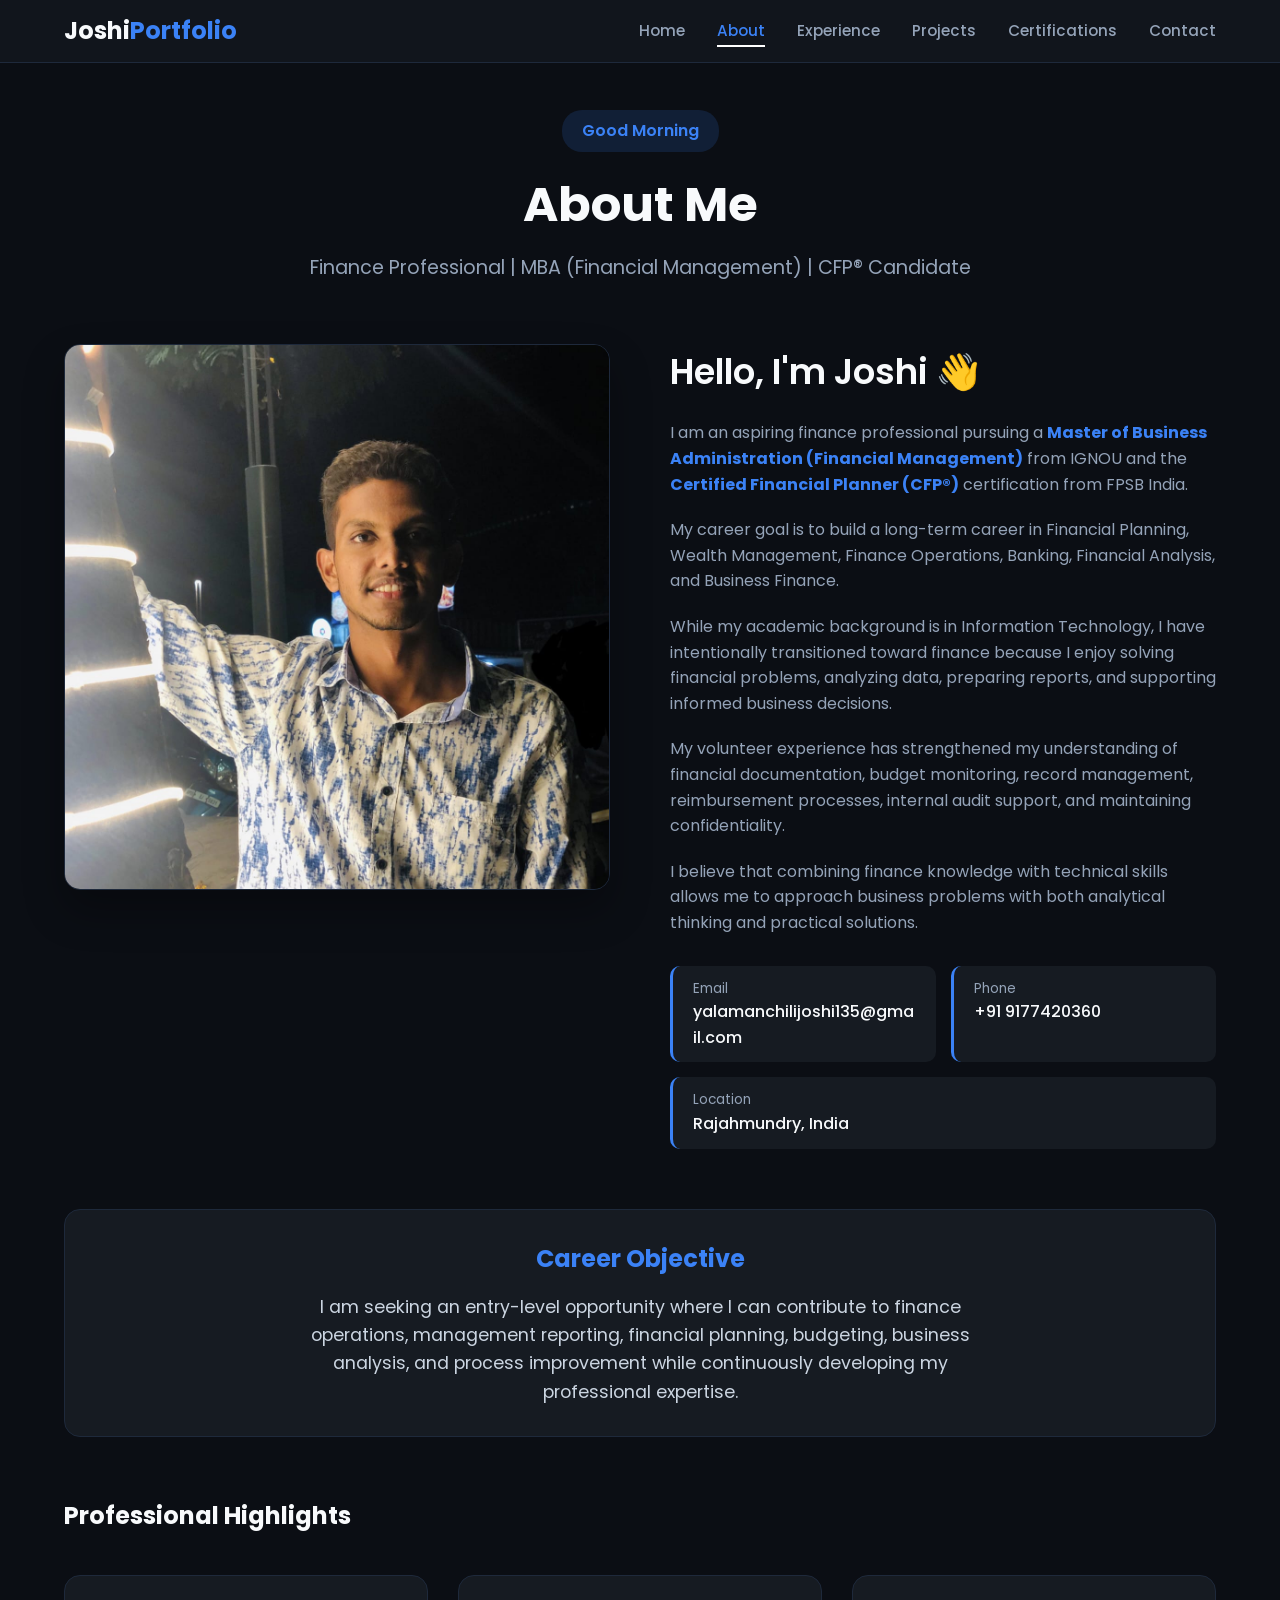
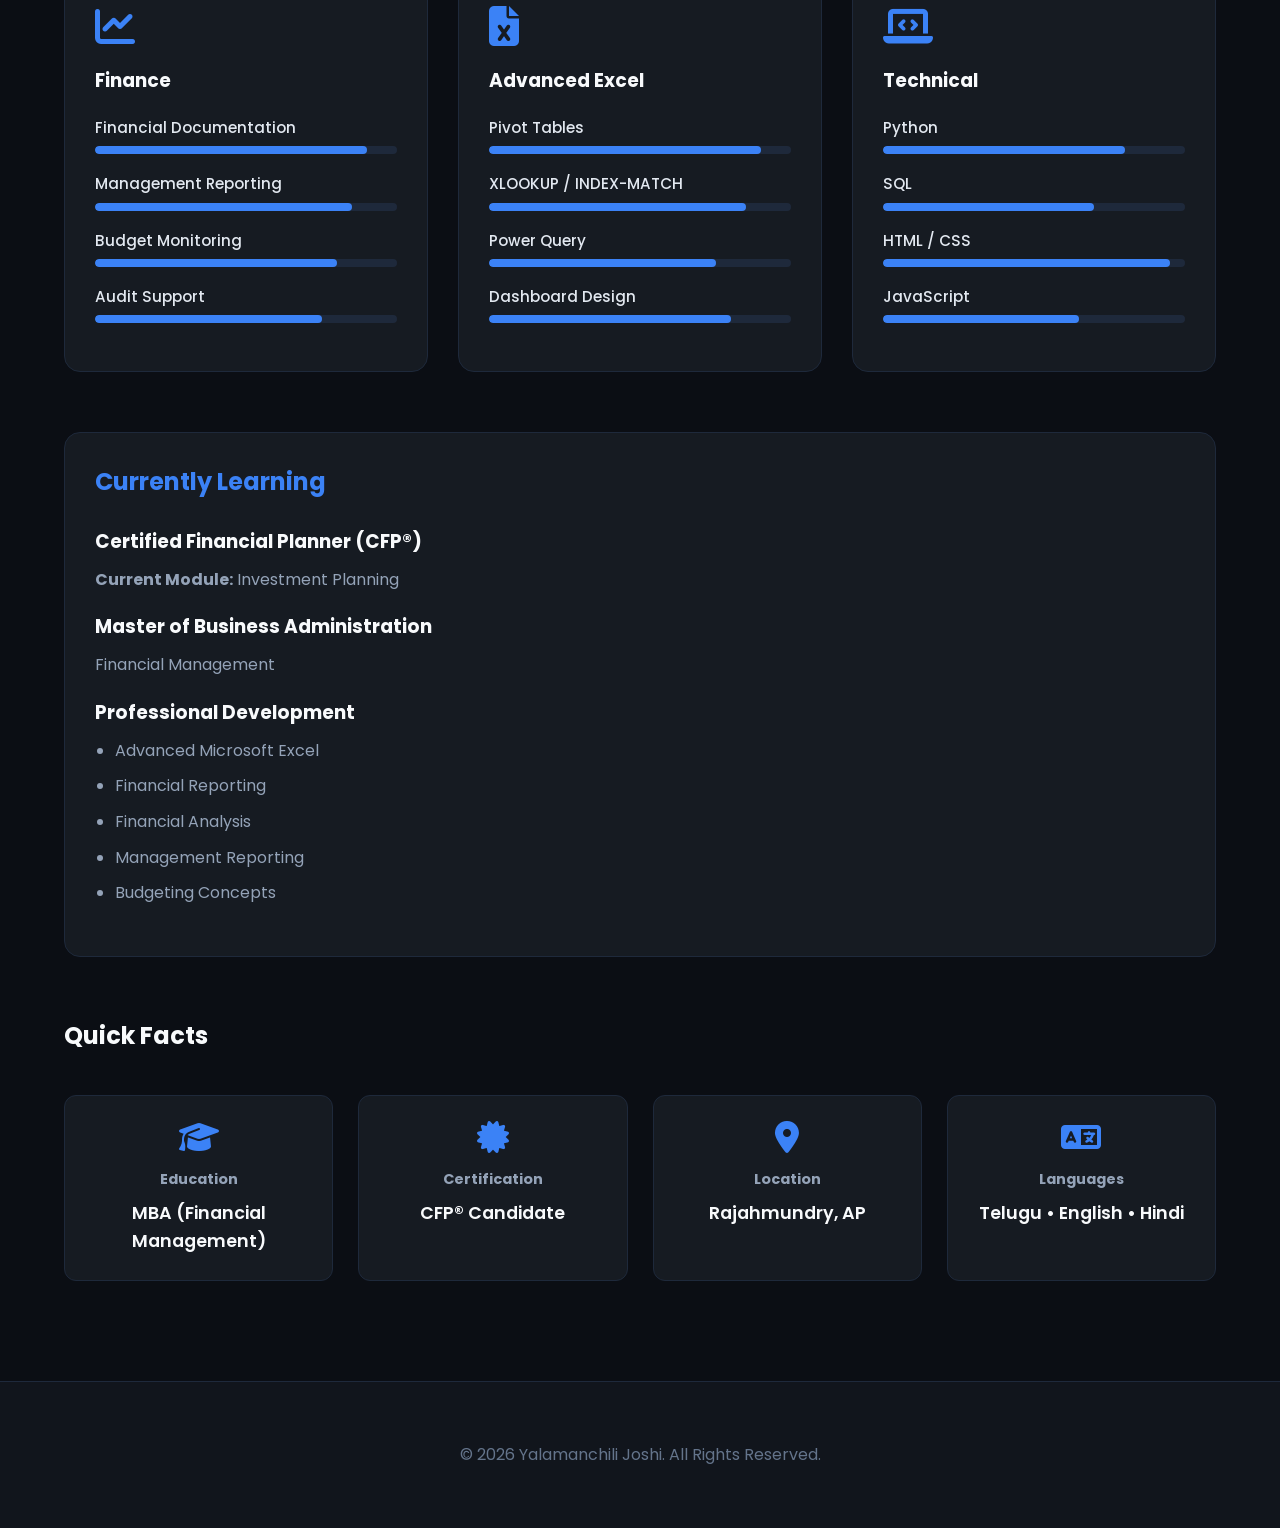
==== commit 201d9f2d: "Update about.html" ====
--- a/about.html
+++ b/about.html
@@ -150,6 +150,7 @@
         .detail-value {
             color: #F8FAFC;
             font-weight: 500;
+            word-break: break-word;   /* ← Fix email overflow */
         }
 
         /* Career Objective */
